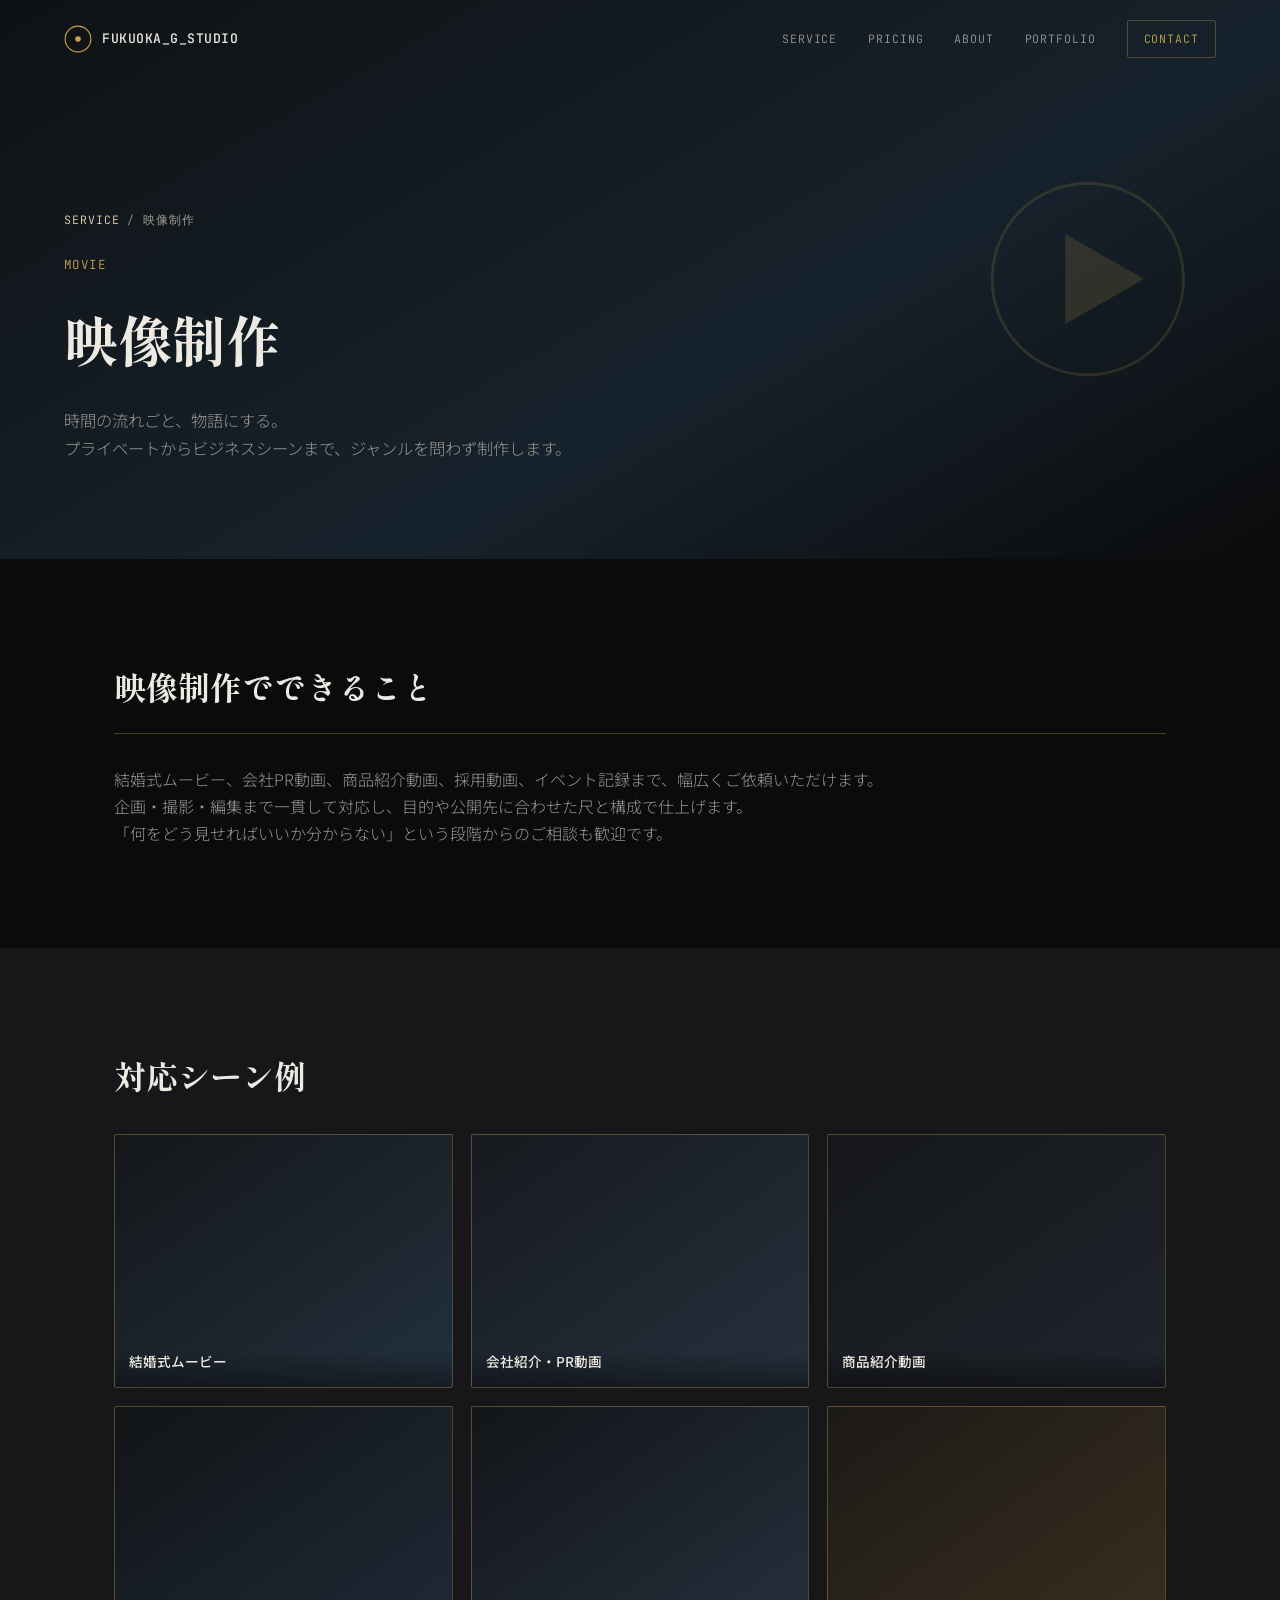
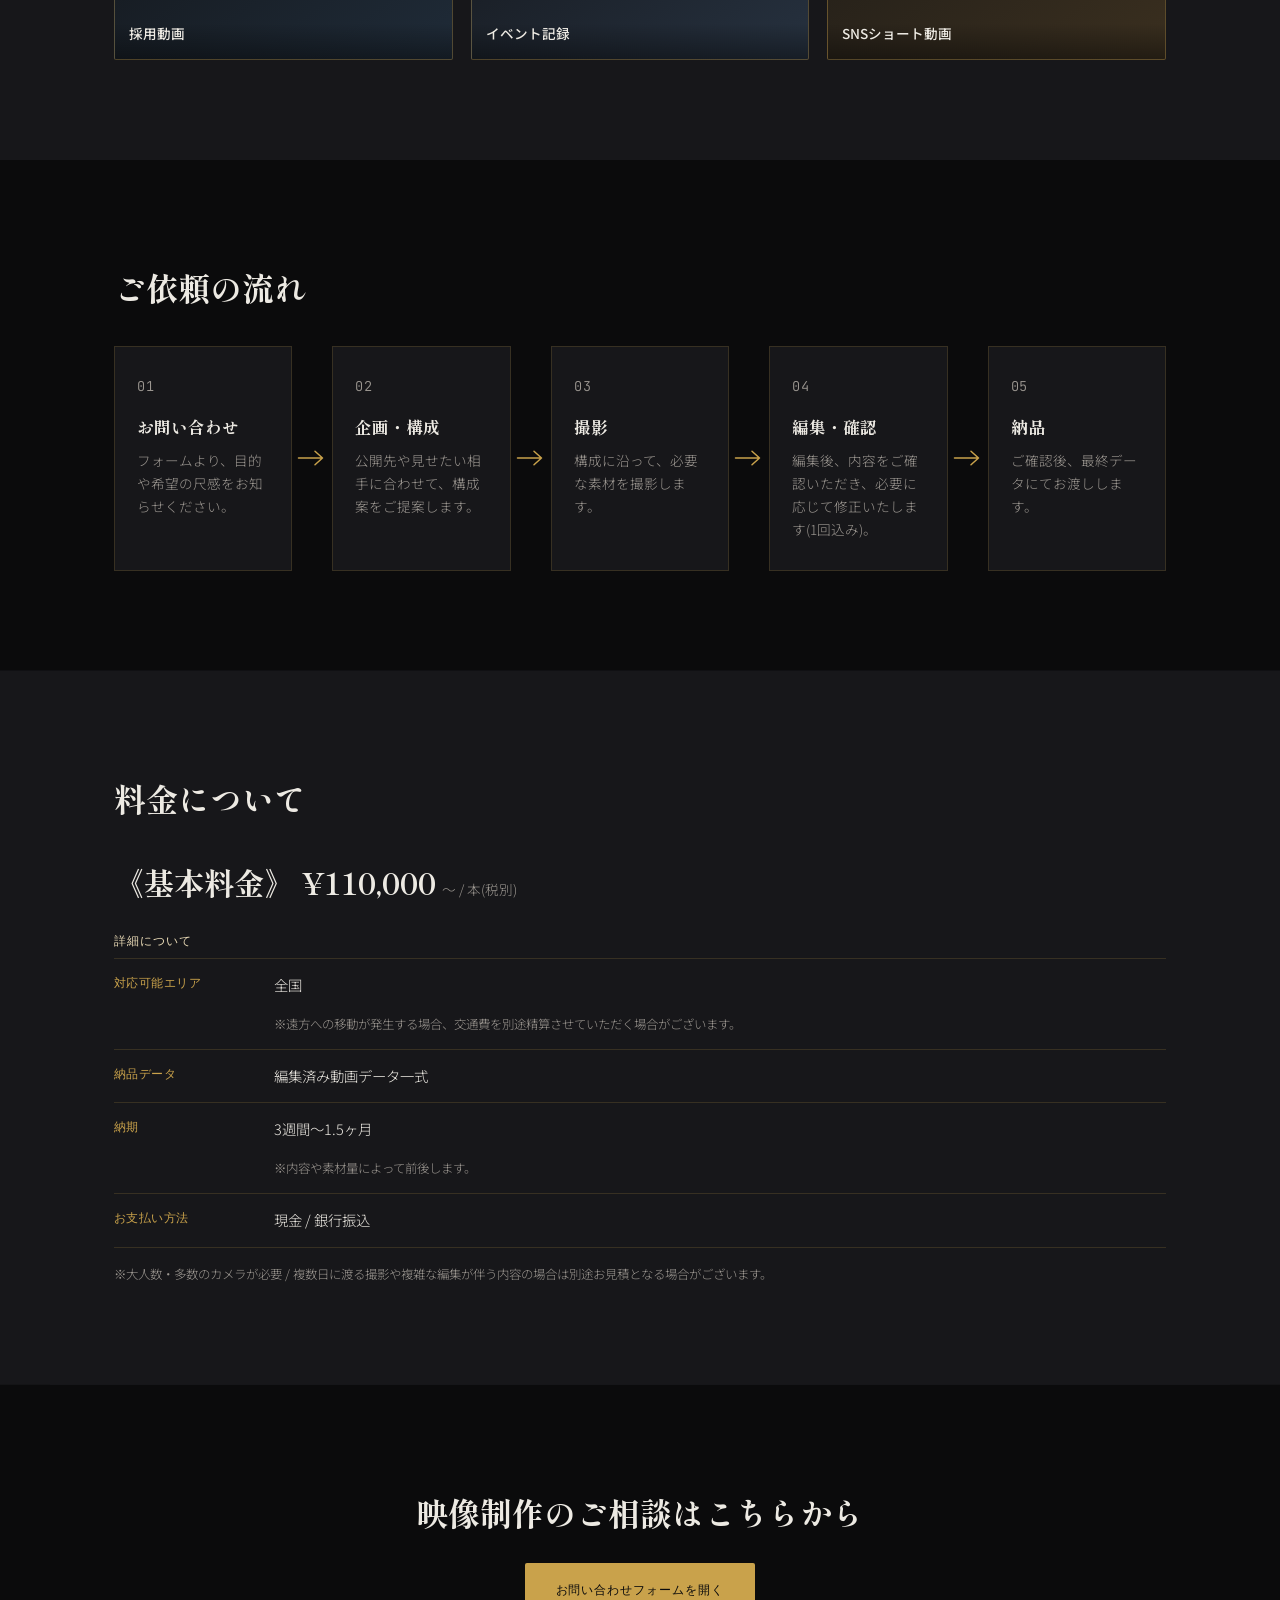
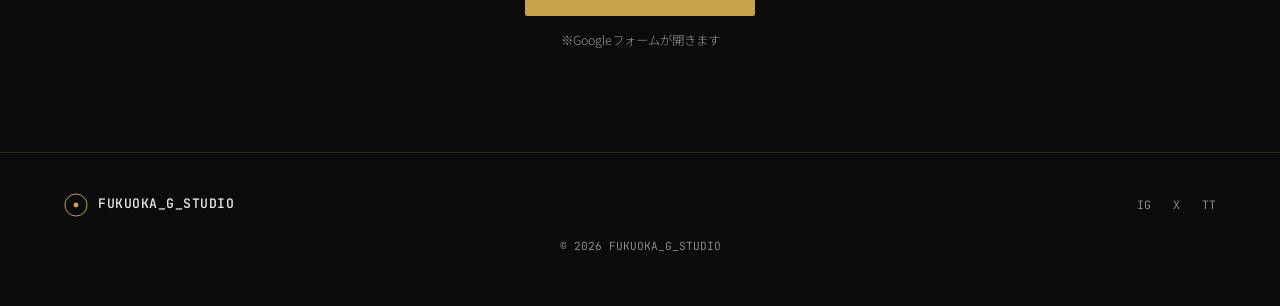
==== service-movie.html @ 3bc0cf06 "Add files via upload レイアウト調整 サービスのサブページ作成" ====
<!DOCTYPE html>
<html lang="ja">
<head>
<meta charset="UTF-8">
<meta name="viewport" content="width=device-width, initial-scale=1.0">
<title>映像制作 | FUKUOKA_G_STUDIO</title>
<meta name="description" content="結婚式ムービー、会社PR動画など、ジャンルを問わずご依頼いただける映像制作サービス。企画・撮影・編集まで一貫して対応します。">
<link rel="preconnect" href="https://fonts.googleapis.com">
<link rel="preconnect" href="https://fonts.gstatic.com" crossorigin>
<link href="https://fonts.googleapis.com/css2?family=Shippori+Mincho:wght@500;700&family=Noto+Sans+JP:wght@300;400;500;700&family=JetBrains+Mono:wght@400;500&display=swap" rel="stylesheet">
<link rel="stylesheet" href="style.css">
</head>
<body>

<!-- ヘッダー -->
<header class="site-header" id="siteHeader">
  <a href="index.html#top" class="brand">
    <svg class="brand-mark" viewBox="0 0 100 100" width="28" height="28" aria-hidden="true">
      <circle cx="50" cy="50" r="46" fill="none" stroke="currentColor" stroke-width="4"/>
      <circle cx="50" cy="50" r="10" fill="currentColor"/>
    </svg>
    <span class="brand-word">FUKUOKA_G_STUDIO</span>
  </a>
  <nav class="site-nav" id="siteNav">
    <a href="index.html#service">SERVICE</a>
    <a href="index.html#pricing">PRICING</a>
    <a href="index.html#about">ABOUT</a>
    <a href="index.html#works">PORTFOLIO</a>
    <a href="index.html#contact" class="nav-cta">CONTACT</a>
  </nav>
  <button class="nav-toggle" id="navToggle" aria-label="メニューを開く" aria-expanded="false">
    <span></span><span></span><span></span>
  </button>
</header>

<!-- DETAIL HERO -->
<section class="detail-hero dh-video">
  <svg class="detail-hero-icon" viewBox="0 0 100 100" aria-hidden="true">
    <circle cx="50" cy="50" r="34" fill="none" stroke="currentColor" stroke-width="1"/>
    <path d="M42 34 L70 50 L42 66 Z" fill="currentColor"/>
  </svg>
  <div class="detail-hero-content">
    <p class="detail-breadcrumb"><a href="index.html#service">SERVICE</a> / 映像制作</p>
    <p class="detail-label">MOVIE</p>
    <h1 class="detail-title">映像制作</h1>
    <p class="detail-tagline">時間の流れごと、物語にする。<br>プライベートからビジネスシーンまで、ジャンルを問わず制作します。</p>
  </div>
</section>

<!-- INTRO -->
<section class="detail-section">
  <h2 class="detail-section-title detail-heading-rule">映像制作でできること</h2>
  <p class="detail-intro">
    結婚式ムービー、会社PR動画、商品紹介動画、採用動画、イベント記録まで、幅広くご依頼いただけます。<br class="br-desktop">企画・撮影・編集まで一貫して対応し、目的や公開先に合わせた尺と構成で仕上げます。<br class="br-desktop">「何をどう見せればいいか分からない」という段階からのご相談も歓迎です。
  </p>
</section>

<!-- 対応シーン例 -->
<section class="detail-section detail-section-alt">
  <h2 class="detail-section-title">対応シーン例</h2>
  <div class="scene-grid">
    <figure class="scene-frame wc-4"><figcaption>結婚式ムービー</figcaption></figure>
    <figure class="scene-frame wc-5"><figcaption>会社紹介・PR動画</figcaption></figure>
    <figure class="scene-frame wc-6"><figcaption>商品紹介動画</figcaption></figure>
    <figure class="scene-frame wc-9"><figcaption>採用動画</figcaption></figure>
    <figure class="scene-frame wc-10"><figcaption>イベント記録</figcaption></figure>
    <figure class="scene-frame wc-1"><figcaption>SNSショート動画</figcaption></figure>
  </div>
</section>

<!-- ご依頼の流れ -->
<section class="detail-section">
  <h2 class="detail-section-title">ご依頼の流れ</h2>
  <div class="process-flow">
    <div class="process-step">
      <p class="process-step-num">01</p>
      <h4>お問い合わせ</h4>
      <p>フォームより、目的や希望の尺感をお知らせください。</p>
    </div>
    <div class="process-arrow" aria-hidden="true">
      <svg viewBox="0 0 40 24"><path d="M2 12 H34 M24 3 L34 12 L24 21" fill="none" stroke="currentColor" stroke-width="2" stroke-linecap="round" stroke-linejoin="round"/></svg>
    </div>
    <div class="process-step">
      <p class="process-step-num">02</p>
      <h4>企画・構成</h4>
      <p>公開先や見せたい相手に合わせて、構成案をご提案します。</p>
    </div>
    <div class="process-arrow" aria-hidden="true">
      <svg viewBox="0 0 40 24"><path d="M2 12 H34 M24 3 L34 12 L24 21" fill="none" stroke="currentColor" stroke-width="2" stroke-linecap="round" stroke-linejoin="round"/></svg>
    </div>
    <div class="process-step">
      <p class="process-step-num">03</p>
      <h4>撮影</h4>
      <p>構成に沿って、必要な素材を撮影します。</p>
    </div>
    <div class="process-arrow" aria-hidden="true">
      <svg viewBox="0 0 40 24"><path d="M2 12 H34 M24 3 L34 12 L24 21" fill="none" stroke="currentColor" stroke-width="2" stroke-linecap="round" stroke-linejoin="round"/></svg>
    </div>
    <div class="process-step">
      <p class="process-step-num">04</p>
      <h4>編集・確認</h4>
      <p>編集後、内容をご確認いただき、必要に応じて修正いたします(1回込み)。</p>
    </div>
    <div class="process-arrow" aria-hidden="true">
      <svg viewBox="0 0 40 24"><path d="M2 12 H34 M24 3 L34 12 L24 21" fill="none" stroke="currentColor" stroke-width="2" stroke-linecap="round" stroke-linejoin="round"/></svg>
    </div>
    <div class="process-step">
      <p class="process-step-num">05</p>
      <h4>納品</h4>
      <p>ご確認後、最終データにてお渡しします。</p>
    </div>
  </div>
</section>

<!-- 料金について -->
<section class="detail-section detail-section-alt">
  <h2 class="detail-section-title">料金について</h2>
  <div class="price-spec">
    <p class="price-spec-value">《基本料金》 ¥110,000<span>〜 / 本(税別)</span></p>
    <p class="price-spec-subhead">詳細について</p>
    <div class="price-spec-row">
      <p class="price-spec-label">対応可能エリア</p>
      <div class="price-spec-content">
        <p class="price-spec-desc">全国</p>
        <p class="price-spec-note">※遠方への移動が発生する場合、交通費を別途精算させていただく場合がございます。</p>
      </div>
    </div>
    <div class="price-spec-row">
      <p class="price-spec-label">納品データ</p>
      <p class="price-spec-desc">編集済み動画データ一式</p>
    </div>
    <div class="price-spec-row">
      <p class="price-spec-label">納期</p>
      <div class="price-spec-content">
        <p class="price-spec-desc">3週間〜1.5ヶ月</p>
        <p class="price-spec-note">※内容や素材量によって前後します。</p>
      </div>
    </div>
    <div class="price-spec-row price-spec-row-last">
      <p class="price-spec-label">お支払い方法</p>
      <p class="price-spec-desc">現金 / 銀行振込</p>
    </div>
    <p class="price-spec-note">※大人数・多数のカメラが必要 / 複数日に渡る撮影や複雑な編集が伴う内容の場合は別途お見積となる場合がございます。</p>
  </div>
</section>

<!-- CTA -->
<section class="detail-cta">
  <h2>映像制作のご相談はこちらから</h2>
  <a href="https://forms.gle/hdeJVt8TMGBcTnFb8" target="_blank" rel="noopener" class="btn btn-primary">
    お問い合わせフォームを開く
  </a>
  <p class="contact-note">※Googleフォームが開きます</p>
</section>

<!-- FOOTER -->
<footer class="site-footer">
  <a href="index.html#top" class="brand brand-footer">
    <svg class="brand-mark" viewBox="0 0 100 100" width="24" height="24" aria-hidden="true">
      <circle cx="50" cy="50" r="46" fill="none" stroke="currentColor" stroke-width="4"/>
      <circle cx="50" cy="50" r="10" fill="currentColor"/>
    </svg>
    <span class="brand-word">FUKUOKA_G_STUDIO</span>
  </a>
  <div class="footer-social">
    <a href="#" aria-label="Instagram">IG</a>
    <a href="#" aria-label="X">X</a>
    <a href="#" aria-label="TikTok">TT</a>
  </div>
  <p class="footer-copy">© 2026 FUKUOKA_G_STUDIO</p>
</footer>

<script src="script.js"></script>
</body>
</html>
---- style.css ----
/* ==========================================================================
   FUKUOKA_G_STUDIO — design tokens
   ========================================================================== */
:root{
  --bg: #0B0B0C;
  --bg-elevated: #17171A;
  --bg-elevated-2: #1D1D21;
  --gold: #C9A24B;
  --gold-soft: #E8D9B5;
  --ink: #EDEAE3;
  --ink-dim: #9C9791;
  --line: rgba(201,162,75,0.18);
  --line-strong: rgba(201,162,75,0.32);

  --font-display: 'Shippori Mincho', serif;
  --font-body: 'Noto Sans JP', sans-serif;
  --font-mono: 'JetBrains Mono', monospace;

  --wrap: 1180px;
  --pad: clamp(20px, 5vw, 64px);
}

*{ box-sizing: border-box; margin:0; padding:0; }

html{ scroll-behavior: smooth; }

@media (prefers-reduced-motion: reduce){
  html{ scroll-behavior: auto; }
  *{ animation-duration: 0.01ms !important; animation-iteration-count: 1 !important; transition-duration: 0.01ms !important; }
}

body{
  background: var(--bg);
  color: var(--ink);
  font-family: var(--font-body);
  line-height: 1.7;
  font-weight: 300;
  -webkit-font-smoothing: antialiased;
  overflow-x: hidden;
}

a{ color: inherit; text-decoration: none; }
ul{ list-style: none; }

:focus-visible{
  outline: 2px solid var(--gold);
  outline-offset: 3px;
}

/* ==========================================================================
   Iris intro (signature shutter-open moment)
   ========================================================================== */
.iris-intro{
  position: fixed;
  inset: 0;
  z-index: 999;
  pointer-events: none;
}
.iris-blade{
  position: absolute;
  background: #000;
  width: 60%;
  height: 60%;
  transform-origin: 0 0;
}
.iris-blade{ animation: blade-open 1.1s cubic-bezier(.7,0,.2,1) forwards; animation-delay: .15s; }
.b1{ top:50%; left:50%; transform: rotate(0deg) translate(0,-100%); clip-path: polygon(0 0, 100% 0, 0 100%); }
.b2{ top:50%; left:50%; transform: rotate(60deg) translate(0,-100%); clip-path: polygon(0 0, 100% 0, 0 100%); }
.b3{ top:50%; left:50%; transform: rotate(120deg) translate(0,-100%); clip-path: polygon(0 0, 100% 0, 0 100%); }
.b4{ top:50%; left:50%; transform: rotate(180deg) translate(0,-100%); clip-path: polygon(0 0, 100% 0, 0 100%); }
.b5{ top:50%; left:50%; transform: rotate(240deg) translate(0,-100%); clip-path: polygon(0 0, 100% 0, 0 100%); }
.b6{ top:50%; left:50%; transform: rotate(300deg) translate(0,-100%); clip-path: polygon(0 0, 100% 0, 0 100%); }

@keyframes blade-open{
  0%{ opacity: 1; }
  70%{ opacity: 1; }
  100%{ opacity: 0; transform-origin: 0 0; }
}
.iris-blade.b1{ animation-name: open-b1; }
.iris-blade.b2{ animation-name: open-b2; }
.iris-blade.b3{ animation-name: open-b3; }
.iris-blade.b4{ animation-name: open-b4; }
.iris-blade.b5{ animation-name: open-b5; }
.iris-blade.b6{ animation-name: open-b6; }

@keyframes open-b1{ 0%{transform: rotate(0deg) translate(0,-100%) scale(1);} 60%{opacity:1;} 100%{ transform: rotate(0deg) translate(0,-100%) scale(1) translateY(-120%); opacity:0; } }
@keyframes open-b2{ 0%{transform: rotate(60deg) translate(0,-100%);} 60%{opacity:1;} 100%{ transform: rotate(60deg) translate(0,-100%) translateY(-120%); opacity:0; } }
@keyframes open-b3{ 0%{transform: rotate(120deg) translate(0,-100%);} 60%{opacity:1;} 100%{ transform: rotate(120deg) translate(0,-100%) translateY(-120%); opacity:0; } }
@keyframes open-b4{ 0%{transform: rotate(180deg) translate(0,-100%);} 60%{opacity:1;} 100%{ transform: rotate(180deg) translate(0,-100%) translateY(-120%); opacity:0; } }
@keyframes open-b5{ 0%{transform: rotate(240deg) translate(0,-100%);} 60%{opacity:1;} 100%{ transform: rotate(240deg) translate(0,-100%) translateY(-120%); opacity:0; } }
@keyframes open-b6{ 0%{transform: rotate(300deg) translate(0,-100%);} 60%{opacity:1;} 100%{ transform: rotate(300deg) translate(0,-100%) translateY(-120%); opacity:0; } }

.iris-logo{
  position:absolute; top:50%; left:50%;
  transform: translate(-50%,-50%) scale(1);
  animation: logo-fade 1.3s ease forwards;
}
@keyframes logo-fade{
  0%{ opacity:0; transform: translate(-50%,-50%) scale(.7); }
  30%{ opacity:1; transform: translate(-50%,-50%) scale(1); }
  75%{ opacity:1; }
  100%{ opacity:0; transform: translate(-50%,-50%) scale(1.3); }
}
.iris-intro{ animation: iris-hide 0s linear 1.3s forwards; }
@keyframes iris-hide{ to{ visibility:hidden; } }

/* ==========================================================================
   Header
   ========================================================================== */
.site-header{
  position: fixed;
  top:0; left:0; right:0;
  z-index: 100;
  display:flex;
  align-items:center;
  justify-content: space-between;
  padding: 20px var(--pad);
  transition: background .4s ease, padding .4s ease, border-color .4s ease;
  border-bottom: 1px solid transparent;
}
.site-header.is-scrolled{
  background: rgba(11,11,12,0.86);
  backdrop-filter: blur(10px);
  border-bottom: 1px solid var(--line);
  padding-top: 14px;
  padding-bottom: 14px;
}
.brand{
  display:flex;
  align-items:center;
  gap:10px;
  color: var(--ink);
}
.brand-mark{ color: var(--gold); flex-shrink:0; }
.brand-word{
  font-family: var(--font-mono);
  letter-spacing: 0.04em;
  font-size: 0.82rem;
  font-weight: 500;
}
.site-nav{
  display:flex;
  align-items:center;
  gap: clamp(18px, 2.4vw, 34px);
  font-family: var(--font-mono);
  font-size: 0.72rem;
  letter-spacing: 0.08em;
}
.site-nav a{
  color: var(--ink-dim);
  transition: color .25s ease;
  position: relative;
}
.site-nav a:hover{ color: var(--gold-soft); }
.site-nav a.nav-cta{
  color: var(--gold);
  border: 1px solid var(--line-strong);
  padding: 8px 16px;
  border-radius: 2px;
}
.site-nav a.nav-cta:hover{
  background: var(--gold);
  color: #0B0B0C;
}

.nav-toggle{
  display:none;
  flex-direction:column;
  gap:5px;
  background:none;
  border:none;
  cursor:pointer;
  padding: 8px;
}
.nav-toggle span{
  width: 22px; height:1px; background: var(--ink);
  transition: transform .3s ease, opacity .3s ease;
}

/* ==========================================================================
   Hero
   ========================================================================== */
.hero{
  position: relative;
  min-height: 100svh;
  display:flex;
  flex-direction:column;
  justify-content:center;
  overflow:hidden;
}
.hero-media{
  position:absolute; inset:0; z-index:0;
}
.hero-media video{
  width:100%; height:100%; object-fit:cover; object-position: center center;
  opacity: 0.6;
}
.hero-placeholder{
  position:absolute; inset:0;
  background:
    radial-gradient(120% 90% at 20% 20%, rgba(201,162,75,0.16), transparent 60%),
    radial-gradient(100% 80% at 85% 75%, rgba(60,70,100,0.18), transparent 55%),
    linear-gradient(160deg, #0d0d0f 0%, #08080a 60%, #0b0b0c 100%);
}
.grain{
  position:absolute; inset:-20%;
  background-image: url("data:image/svg+xml,%3Csvg xmlns='http://www.w3.org/2000/svg' width='120' height='120'%3E%3Cfilter id='n'%3E%3CfeTurbulence type='fractalNoise' baseFrequency='0.9' numOctaves='2' stitchTiles='stitch'/%3E%3C/filter%3E%3Crect width='100%25' height='100%25' filter='url(%23n)' opacity='0.05'/%3E%3C/svg%3E");
  opacity: 0.6;
  animation: grain-shift 8s steps(6) infinite;
}
@keyframes grain-shift{
  0%,100%{ transform: translate(0,0); }
  50%{ transform: translate(-2%,1%); }
}
.light-sweep{
  position:absolute;
  top:-10%; left:-30%;
  width: 60%; height: 140%;
  background: linear-gradient(100deg, transparent, rgba(201,162,75,0.07) 45%, transparent 60%);
  animation: sweep 14s ease-in-out infinite;
  filter: blur(6px);
}
@keyframes sweep{
  0%{ transform: translateX(0); }
  50%{ transform: translateX(160%); }
  100%{ transform: translateX(0); }
}
.hero-scrim{
  position:absolute; inset:0;
  background: linear-gradient(180deg, rgba(0,0,0,0.48) 0%, rgba(0,0,0,0.34) 40%, rgba(11,11,12,0.88) 100%);
}

.hero-content{
  position: relative;
  z-index: 2;
  padding: 0 var(--pad);
  max-width: 780px;
}
.eyebrow{
  font-family: var(--font-mono);
  font-size: 0.72rem;
  letter-spacing: 0.14em;
  color: var(--gold-soft);
  display:flex;
  align-items:center;
  gap:8px;
  margin-bottom: 20px;
}
.eyebrow-mark{ color: var(--gold); font-size: 0.6rem; }

.hero-title{
  font-family: var(--font-display);
  font-weight: 700;
  font-size: clamp(2.6rem, 8vw, 5.6rem);
  line-height: 1.05;
  letter-spacing: 0.01em;
  color: var(--ink);
  margin-bottom: 26px;
  white-space: nowrap;
}
.hero-copy{
  font-size: clamp(0.95rem, 1.6vw, 1.15rem);
  color: var(--ink-dim);
  max-width: none;
  margin-bottom: 40px;
  white-space: nowrap;
}
.hero-actions{ display:flex; gap:16px; flex-wrap:wrap; }

.btn{
  display:inline-flex;
  align-items:center;
  justify-content:center;
  padding: 15px 30px;
  font-family: var(--font-mono);
  font-size: 0.78rem;
  letter-spacing: 0.08em;
  border-radius: 2px;
  transition: all .28s ease;
  border: 1px solid transparent;
  cursor:pointer;
}
.btn-primary{
  background: var(--gold);
  color: #0B0B0C;
}
.btn-primary:hover{ background: var(--gold-soft); transform: translateY(-1px); }
.btn-ghost{
  border-color: var(--line-strong);
  color: var(--ink);
}
.btn-ghost:hover{ border-color: var(--gold); color: var(--gold-soft); }
.btn-block{ width:100%; margin-top: 8px; }

.scroll-cue{
  position:absolute;
  bottom: 34px; left: var(--pad);
  z-index:2;
  display:flex; align-items:center; gap:12px;
  font-family: var(--font-mono);
  font-size: 0.65rem;
  letter-spacing: 0.16em;
  color: var(--ink-dim);
}
.scroll-line{
  width:1px; height:34px;
  background: linear-gradient(var(--gold), transparent);
  animation: scroll-pulse 2.2s ease-in-out infinite;
}
@keyframes scroll-pulse{
  0%,100%{ opacity:.3; }
  50%{ opacity:1; }
}

/* ==========================================================================
   Sections (shared)
   ========================================================================== */
.section{
  padding: clamp(80px, 12vw, 140px) var(--pad);
  max-width: var(--wrap);
  margin: 0 auto;
}
.section-alt{
  background: var(--bg-elevated);
  box-shadow: 0 0 0 100vmax var(--bg-elevated);
  clip-path: inset(0 -100vmax);
}

.section-head{ max-width: 640px; margin-bottom: clamp(40px, 6vw, 72px); }
.section-title{
  font-family: var(--font-display);
  font-weight: 700;
  font-size: clamp(1.8rem, 4vw, 2.6rem);
  margin: 6px 0 14px;
}
#aboutTitle{
  white-space: nowrap;
}
.section-lead{ color: var(--ink-dim); font-size: 0.98rem; }
#serviceLead{ white-space: nowrap; }

/* ==========================================================================
   Service
   ========================================================================== */
.service-panel{
  border: 1px solid var(--line-strong);
  background: var(--bg-elevated);
  padding: clamp(28px, 4vw, 56px);
}
.service-list{
  display:flex;
  flex-direction:column;
}
.service-row{
  display:grid;
  grid-template-columns: 1fr 1fr;
  gap: clamp(32px, 5vw, 72px);
  align-items:center;
  padding: clamp(28px, 4vw, 48px) 0;
  border-bottom: 1px solid var(--line);
}
.service-row:first-child{ padding-top: 0; }
.service-row:last-child{ padding-bottom: 0; border-bottom: none; }
.service-row.reverse .service-visual{ order:2; }
.service-row.reverse .service-copy{ order:1; }

.service-visual{
  position:relative;
  aspect-ratio: 4/3;
  border: 1px solid var(--line-strong);
  overflow:hidden;
  display:flex;
  align-items:center;
  justify-content:center;
  color: var(--gold-soft);
}
.sv-photo{ background: linear-gradient(150deg, #1c1a17 0%, #3a2f1f 55%, #17171a 100%); }
.sv-video{ background: linear-gradient(150deg, #14171a 0%, #22303d 55%, #0f1113 100%); }
.sv-sns{ background: linear-gradient(150deg, #1a1715 0%, #33291a 55%, #141312 100%); }

.service-visual-icon{
  width: 34%;
  max-width: 120px;
  opacity: 0.85;
}
.service-visual-tag{
  position:absolute;
  bottom: 18px; left: 20px;
  font-family: var(--font-mono);
  font-size: 0.7rem;
  letter-spacing: 0.1em;
  color: var(--gold);
}

.service-index{
  font-family: var(--font-mono);
  font-size: 0.72rem;
  letter-spacing: 0.08em;
  color: var(--ink-dim);
  margin-bottom: 8px;
}
.service-copy .service-label{
  font-family: var(--font-mono);
  color: var(--gold);
  font-size: 0.72rem;
  letter-spacing: 0.1em;
  margin-bottom: 16px;
}
.service-copy h3{
  font-family: var(--font-display);
  font-size: clamp(1.5rem, 2.4vw, 1.9rem);
  font-weight: 700;
  margin-bottom: 16px;
  line-height: 1.35;
}
.service-desc{ color: var(--ink-dim); font-size: 0.95rem; max-width: 46ch; }
.service-more{
  display:inline-flex;
  align-items:center;
  gap: 8px;
  margin-top: 20px;
  font-family: var(--font-mono);
  font-size: 0.78rem;
  letter-spacing: 0.06em;
  color: var(--gold-soft);
  transition: gap .25s ease, color .25s ease;
}
.service-more span{ transition: transform .25s ease; }
.service-more:hover{ color: var(--gold); gap: 12px; }

/* ==========================================================================
   Works
   ========================================================================== */
.works-group{ margin-bottom: clamp(40px, 6vw, 64px); }
.works-group:last-child{ margin-bottom: 0; }
.works-group-label{
  font-family: var(--font-mono);
  font-size: 0.72rem;
  letter-spacing: 0.14em;
  color: var(--gold);
  margin-bottom: 18px;
  padding-bottom: 12px;
  border-bottom: 1px solid var(--line);
}
.works-grid{
  display:flex;
  gap: 18px;
  overflow-x: auto;
  scroll-snap-type: x mandatory;
  padding-bottom: 6px;
  -webkit-overflow-scrolling: touch;
  mask-image: linear-gradient(90deg, transparent, #000 28px, #000 calc(100% - 28px), transparent);
  -webkit-mask-image: linear-gradient(90deg, transparent, #000 28px, #000 calc(100% - 28px), transparent);
}
.works-grid.at-start{
  mask-image: linear-gradient(90deg, #000, #000 calc(100% - 28px), transparent);
  -webkit-mask-image: linear-gradient(90deg, #000, #000 calc(100% - 28px), transparent);
}
.works-grid.at-end{
  mask-image: linear-gradient(90deg, transparent, #000 28px, #000);
  -webkit-mask-image: linear-gradient(90deg, transparent, #000 28px, #000);
}
.works-grid.at-start.at-end{
  mask-image: none;
  -webkit-mask-image: none;
}
.works-grid::-webkit-scrollbar{ height: 4px; }
.works-grid::-webkit-scrollbar-track{ background: transparent; }
.works-grid::-webkit-scrollbar-thumb{ background: var(--line-strong); border-radius: 2px; }
.works-grid{ scrollbar-color: var(--line-strong) transparent; scrollbar-width: thin; }

.work-card{
  position:relative;
  flex: 0 0 clamp(200px, 22vw, 260px);
  aspect-ratio: 4/5;
  border-radius: 2px;
  overflow:hidden;
  border: 1px solid var(--line);
  display:flex;
  align-items:flex-end;
  transition: border-color .25s ease;
  scroll-snap-align: start;
}
.work-card:hover{ border-color: var(--line-strong); }
.wc-1{ background: linear-gradient(145deg,#1c1a17,#3a2f1f); }
.wc-2{ background: linear-gradient(145deg,#1a1715,#332a1a); }
.wc-3{ background: linear-gradient(145deg,#171512,#2c2419); }
.wc-4{ background: linear-gradient(145deg,#14171a,#22303d); }
.wc-5{ background: linear-gradient(145deg,#171a1f,#25303d); }
.wc-6{ background: linear-gradient(145deg,#15171a,#20242c); }
.wc-7{ background: linear-gradient(145deg,#1a1614,#3d2a1c); }
.wc-8{ background: linear-gradient(145deg,#16140f,#332c17); }
.wc-9{ background: linear-gradient(145deg,#121417,#1f2b38); }
.wc-10{ background: linear-gradient(145deg,#131519,#26313f); }

.work-play{
  position:absolute;
  top:50%; left:50%;
  transform: translate(-50%,-50%);
  width: 30%;
  max-width: 64px;
  color: var(--gold-soft);
  opacity: 0.85;
}

.work-card figcaption{
  position:relative;
  width:100%;
  padding: 16px;
  font-family: var(--font-body);
  font-size: 0.92rem;
  color: var(--ink);
  font-weight: 500;
  background: linear-gradient(0deg, rgba(0,0,0,0.35), transparent 70%);
}

/* ==========================================================================
   Pricing
   ========================================================================== */
.pricing-grid{
  display:grid;
  grid-template-columns: repeat(3, 1fr);
  gap: 22px;
}
.price-card{
  position:relative;
  background: var(--bg-elevated);
  border: 1px solid var(--line);
  padding: 38px 30px;
  display:flex;
  flex-direction:column;
}
.price-featured{
  border-color: var(--line-strong);
  background: var(--bg-elevated-2);
}
.price-tag{
  position:absolute; top:-1px; right: -1px;
  background: var(--gold);
  color:#0B0B0C;
  font-family: var(--font-mono);
  font-size: 0.62rem;
  padding: 5px 12px;
  letter-spacing: 0.06em;
}
.price-name{
  font-family: var(--font-mono);
  color: var(--gold-soft);
  font-size: 0.78rem;
  letter-spacing: 0.1em;
  margin-bottom: 14px;
}
.price-value{
  font-family: var(--font-display);
  font-size: 2rem;
  font-weight: 700;
  margin-bottom: 24px;
}
.price-value span{
  font-family: var(--font-body);
  font-size: 0.85rem;
  color: var(--ink-dim);
  font-weight: 300;
  margin-left: 4px;
}
.price-list{ flex:1; margin-bottom: 26px; }
.price-list li{
  font-size: 0.88rem;
  color: var(--ink-dim);
  padding: 9px 0;
  border-top: 1px solid var(--line);
}
.price-list li:first-child{ border-top: none; }
.price-list-label{
  display:block;
  font-family: var(--font-mono);
  font-size: 0.7rem;
  letter-spacing: 0.06em;
  color: var(--gold);
  margin-bottom: 4px;
}
.price-card-solo{ max-width: 420px; background: var(--bg); }

.price-spec{ max-width: none; }
.price-spec-value{
  font-family: var(--font-display);
  font-weight: 700;
  font-size: 1.9rem;
  margin-bottom: 22px;
}
.price-spec-value span{
  font-family: var(--font-body);
  font-size: 0.85rem;
  color: var(--ink-dim);
  font-weight: 300;
  margin-left: 6px;
}
.price-spec-subhead{
  font-family: var(--font-mono);
  font-size: 0.72rem;
  letter-spacing: 0.08em;
  color: var(--gold-soft);
  margin-bottom: 8px;
}
.price-spec-row{
  display:flex;
  gap: 20px;
  padding: 14px 0;
  border-top: 1px solid var(--line);
}
.price-spec-row-last{ border-bottom: 1px solid var(--line); }
.price-spec-label{
  width: 140px;
  flex-shrink: 0;
  font-family: var(--font-mono);
  font-size: 0.74rem;
  color: var(--gold);
  letter-spacing: 0.04em;
}
.price-spec-content{ min-width: 0; }
.price-spec-desc{ font-size: 0.9rem; color: var(--ink); }
.price-spec-note{
  font-size: 0.78rem;
  color: var(--ink-dim);
  margin-top: 16px;
}

/* ==========================================================================
   About
   ========================================================================== */
.about-grid{
  display:grid;
  grid-template-columns: minmax(0, 0.9fr) minmax(0, 1.1fr);
  gap: clamp(30px, 6vw, 80px);
  align-items:center;
}
.about-visual{ position:relative; aspect-ratio: 4/5; min-width: 0; }
.about-text{ min-width: 0; }
.about-frame{
  position:absolute; inset:0;
  background: linear-gradient(155deg,#141416,#232019 55%, #17171a);
  border: 1px solid var(--line-strong);
}
.about-frame::before{
  content:"";
  position:absolute; inset: 18px;
  border: 1px solid var(--line);
}
.about-copy{ color: var(--ink-dim); margin: 20px 0 32px; font-size: 0.98rem; }
.about-meta{ display:flex; flex-direction:column; gap: 14px; }
.about-meta > div{
  display:flex;
  gap: 20px;
  padding-bottom: 14px;
  border-bottom: 1px solid var(--line);
  font-size: 0.9rem;
}
.about-meta dt{
  font-family: var(--font-mono);
  color: var(--gold);
  min-width: 110px;
  font-size: 0.74rem;
  letter-spacing: 0.05em;
}
.about-meta dd{ color: var(--ink-dim); }

/* ==========================================================================
   Contact
   ========================================================================== */
.contact-cta{ display:flex; flex-direction:column; align-items:flex-start; gap:14px; }
.contact-note{
  font-size: 0.78rem;
  color: var(--ink-dim);
}

/* ==========================================================================
   Footer
   ========================================================================== */
.site-footer{
  padding: 40px var(--pad) 50px;
  display:flex;
  align-items:center;
  justify-content:space-between;
  flex-wrap:wrap;
  gap: 20px;
  border-top: 1px solid var(--line);
}
.footer-social{ display:flex; gap: 22px; font-family: var(--font-mono); font-size: 0.72rem; color: var(--ink-dim); }
.footer-social a:hover{ color: var(--gold-soft); }
.footer-copy{ font-family: var(--font-mono); font-size: 0.7rem; color: var(--ink-dim); width:100%; text-align:center; order:3; }

/* ==========================================================================
   Scroll reveal
   ========================================================================== */
.reveal{ opacity:0; transform: translateY(18px); transition: opacity .7s ease, transform .7s ease; }
.reveal.is-visible{ opacity:1; transform: translateY(0); }

/* ==========================================================================
   Responsive
   ========================================================================== */
@media (max-width: 880px){
  .service-row{ grid-template-columns: 1fr; }
  .service-row.reverse .service-visual,
  .service-row.reverse .service-copy{ order: initial; }
  .pricing-grid{ grid-template-columns: 1fr; }
  .about-grid{ grid-template-columns: minmax(0, 1fr); }
  .about-visual{ aspect-ratio: 16/9; }
}

@media (max-width: 720px){
  #serviceLead{ white-space: normal; }
  .site-nav{
    position: fixed;
    top: 64px; right: 0;
    width: min(78vw, 320px);
    height: calc(100svh - 64px);
    background: rgba(11,11,12,0.98);
    border-left: 1px solid var(--line);
    flex-direction:column;
    align-items:flex-start;
    padding: 40px 28px;
    gap: 26px;
    font-size: 0.85rem;
    transform: translateX(100%);
    transition: transform .35s ease;
  }
  .site-nav.is-open{ transform: translateX(0); }
  .nav-toggle{ display:flex; }
  .nav-toggle.is-active span:nth-child(1){ transform: translateY(6px) rotate(45deg); }
  .nav-toggle.is-active span:nth-child(2){ opacity:0; }
  .nav-toggle.is-active span:nth-child(3){ transform: translateY(-6px) rotate(-45deg); }

  .hero-title{
    white-space: nowrap;
    font-size: clamp(1.6rem, 9.5vw, 3rem);
  }
  .hero-copy{
    white-space: normal;
    font-size: clamp(0.92rem, 4vw, 1.05rem);
  }
  .hero-media video{
    object-fit: contain;
    object-position: center top;
  }

  .br-mobile{ display:block; }
  .hero-actions{ flex-direction:column; align-items:stretch; }
}

@media (min-width: 721px){
  .br-mobile{ display:none; }
}
.br-desktop{ display:none; }
@media (min-width: 721px){
  .br-desktop{ display:block; }
}

/* ==========================================================================
   Service detail pages
   ========================================================================== */
.detail-hero{
  position:relative;
  padding: clamp(150px, 18vw, 210px) var(--pad) clamp(64px, 8vw, 96px);
  overflow:hidden;
}
.detail-hero.dh-photo{ background: linear-gradient(150deg, #14120f 0%, #241d12 60%, #0b0b0c 100%); }
.detail-hero.dh-video{ background: linear-gradient(150deg, #0f1214 0%, #16222c 60%, #0b0b0c 100%); }
.detail-hero.dh-sns{ background: linear-gradient(150deg, #120f0c 0%, #241b0f 60%, #0b0b0c 100%); }

.detail-hero-icon{
  position:absolute;
  right: clamp(-20px, 4vw, 60px);
  top:50%;
  transform: translateY(-50%);
  width: clamp(160px, 22vw, 320px);
  color: var(--gold);
  opacity: 0.16;
  pointer-events:none;
}
.detail-hero-content{ position:relative; z-index:1; max-width: var(--wrap); margin:0 auto; }
.detail-breadcrumb{
  font-family: var(--font-mono);
  font-size: 0.72rem;
  letter-spacing: 0.08em;
  color: var(--ink-dim);
  margin-bottom: 24px;
}
.detail-breadcrumb a{ color: var(--gold-soft); }
.detail-breadcrumb a:hover{ color: var(--gold); }
.detail-label{
  font-family: var(--font-mono);
  color: var(--gold);
  font-size: 0.78rem;
  letter-spacing: 0.12em;
  margin-bottom: 18px;
}
.detail-title{
  font-family: var(--font-display);
  font-weight: 700;
  font-size: clamp(2.1rem, 5vw, 3.4rem);
  margin-bottom: 22px;
}
.detail-tagline{ color: var(--ink-dim); font-size: 1.02rem; white-space: nowrap; }

.detail-section{
  padding: clamp(64px, 8vw, 100px) var(--pad);
  max-width: var(--wrap);
  margin: 0 auto;
}
.detail-section-alt{
  background: var(--bg-elevated);
  box-shadow: 0 0 0 100vmax var(--bg-elevated);
  clip-path: inset(0 -100vmax);
}
.detail-section-title{
  font-family: var(--font-display);
  font-weight: 700;
  font-size: clamp(1.5rem, 3vw, 2rem);
  margin-bottom: 32px;
}
.detail-heading-rule{
  padding-bottom: 20px;
  border-bottom: 1px solid var(--line-strong);
}
.detail-intro{ color: var(--ink-dim); font-size: 1rem; }

.scene-grid{
  display:grid;
  grid-template-columns: repeat(3, 1fr);
  gap: 18px;
}
.scene-icon-grid{
  display:grid;
  grid-template-columns: repeat(3, 1fr);
  gap: 18px;
}
.scene-icon-card{
  aspect-ratio: 4/3;
  border: 1px solid var(--line-strong);
  border-radius: 2px;
  background: var(--bg);
  display:flex;
  flex-direction:column;
  align-items:center;
  justify-content:center;
  gap: 16px;
  padding: 20px;
  color: var(--gold-soft);
}
.scene-icon-card svg{ width: 48%; max-width: 76px; }
.scene-icon-card p{
  font-size: 0.95rem;
  color: var(--ink);
  font-weight: 500;
  text-align:center;
}
.scene-frame{
  position:relative;
  aspect-ratio: 4/3;
  border: 1px solid var(--line-strong);
  overflow:hidden;
  border-radius: 2px;
  display:flex;
  align-items:flex-end;
}
.scene-frame figcaption{
  position:relative;
  width:100%;
  padding: 14px;
  font-size: 0.85rem;
  color: var(--ink);
  font-weight: 500;
  background: linear-gradient(0deg, rgba(0,0,0,0.4), transparent 70%);
}

.process-flow{
  display:flex;
  align-items:stretch;
  gap: 0;
}
.process-step{
  flex: 1;
  background: var(--bg-elevated);
  border: 1px solid var(--line);
  padding: 28px 22px;
}
.process-step-num{
  font-family: var(--font-mono);
  color: var(--gold);
  font-size: 0.78rem;
  letter-spacing: 0.06em;
  margin-bottom: 14px;
}
.process-step h4{
  font-family: var(--font-display);
  font-size: 1.05rem;
  font-weight: 700;
  margin-bottom: 8px;
}
.process-step p{ color: var(--ink-dim); font-size: 0.85rem; }
.process-arrow{
  flex: 0 0 auto;
  width: 40px;
  display:flex;
  align-items:center;
  justify-content:center;
  color: var(--gold);
}
.process-arrow svg{ width: 30px; height: 18px; }

.detail-price-row{ display:flex; align-items:baseline; gap: 14px; margin-bottom: 28px; flex-wrap:wrap; }
.detail-price-value{
  font-family: var(--font-display);
  font-weight: 700;
  font-size: 2.1rem;
}
.detail-price-note{ color: var(--ink-dim); font-size: 0.88rem; }

.detail-cta{
  text-align:center;
  padding: clamp(64px, 8vw, 100px) var(--pad);
  max-width: var(--wrap);
  margin: 0 auto;
}
.detail-cta h2{
  font-family: var(--font-display);
  font-size: clamp(1.5rem, 3vw, 2rem);
  margin-bottom: 24px;
}
.detail-cta .contact-note{ margin-top: 14px; }

@media (max-width: 880px){
  .scene-grid{ grid-template-columns: repeat(2, 1fr); }
  .scene-icon-grid{ grid-template-columns: repeat(2, 1fr); }
  .process-flow{ flex-direction: column; }
  .process-arrow{ width: auto; height: 30px; }
  .process-arrow svg{ transform: rotate(90deg); }
  .detail-hero-icon{ display:none; }
}
@media (max-width: 560px){
  .detail-tagline{ white-space: normal; }
  .price-spec-row{ flex-direction:column; gap: 6px; }
  .price-spec-label{ width:auto; }
}
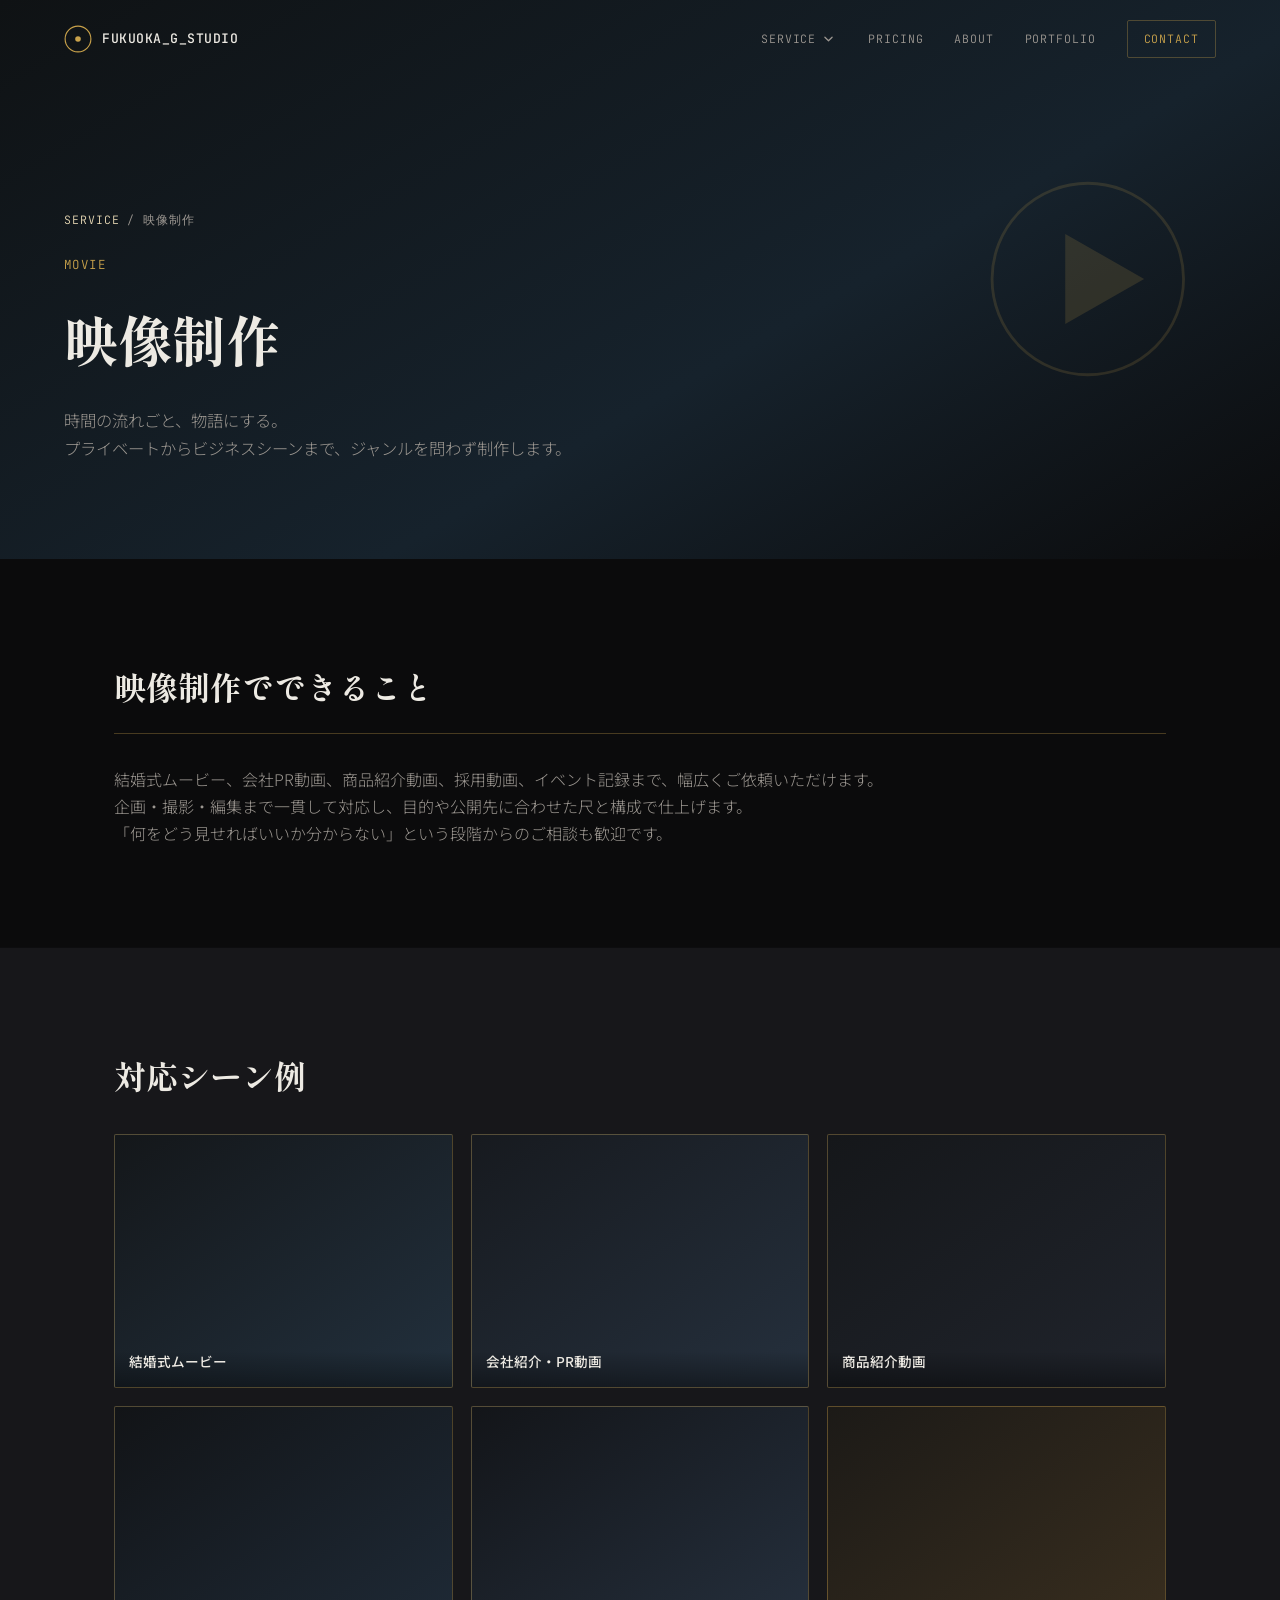
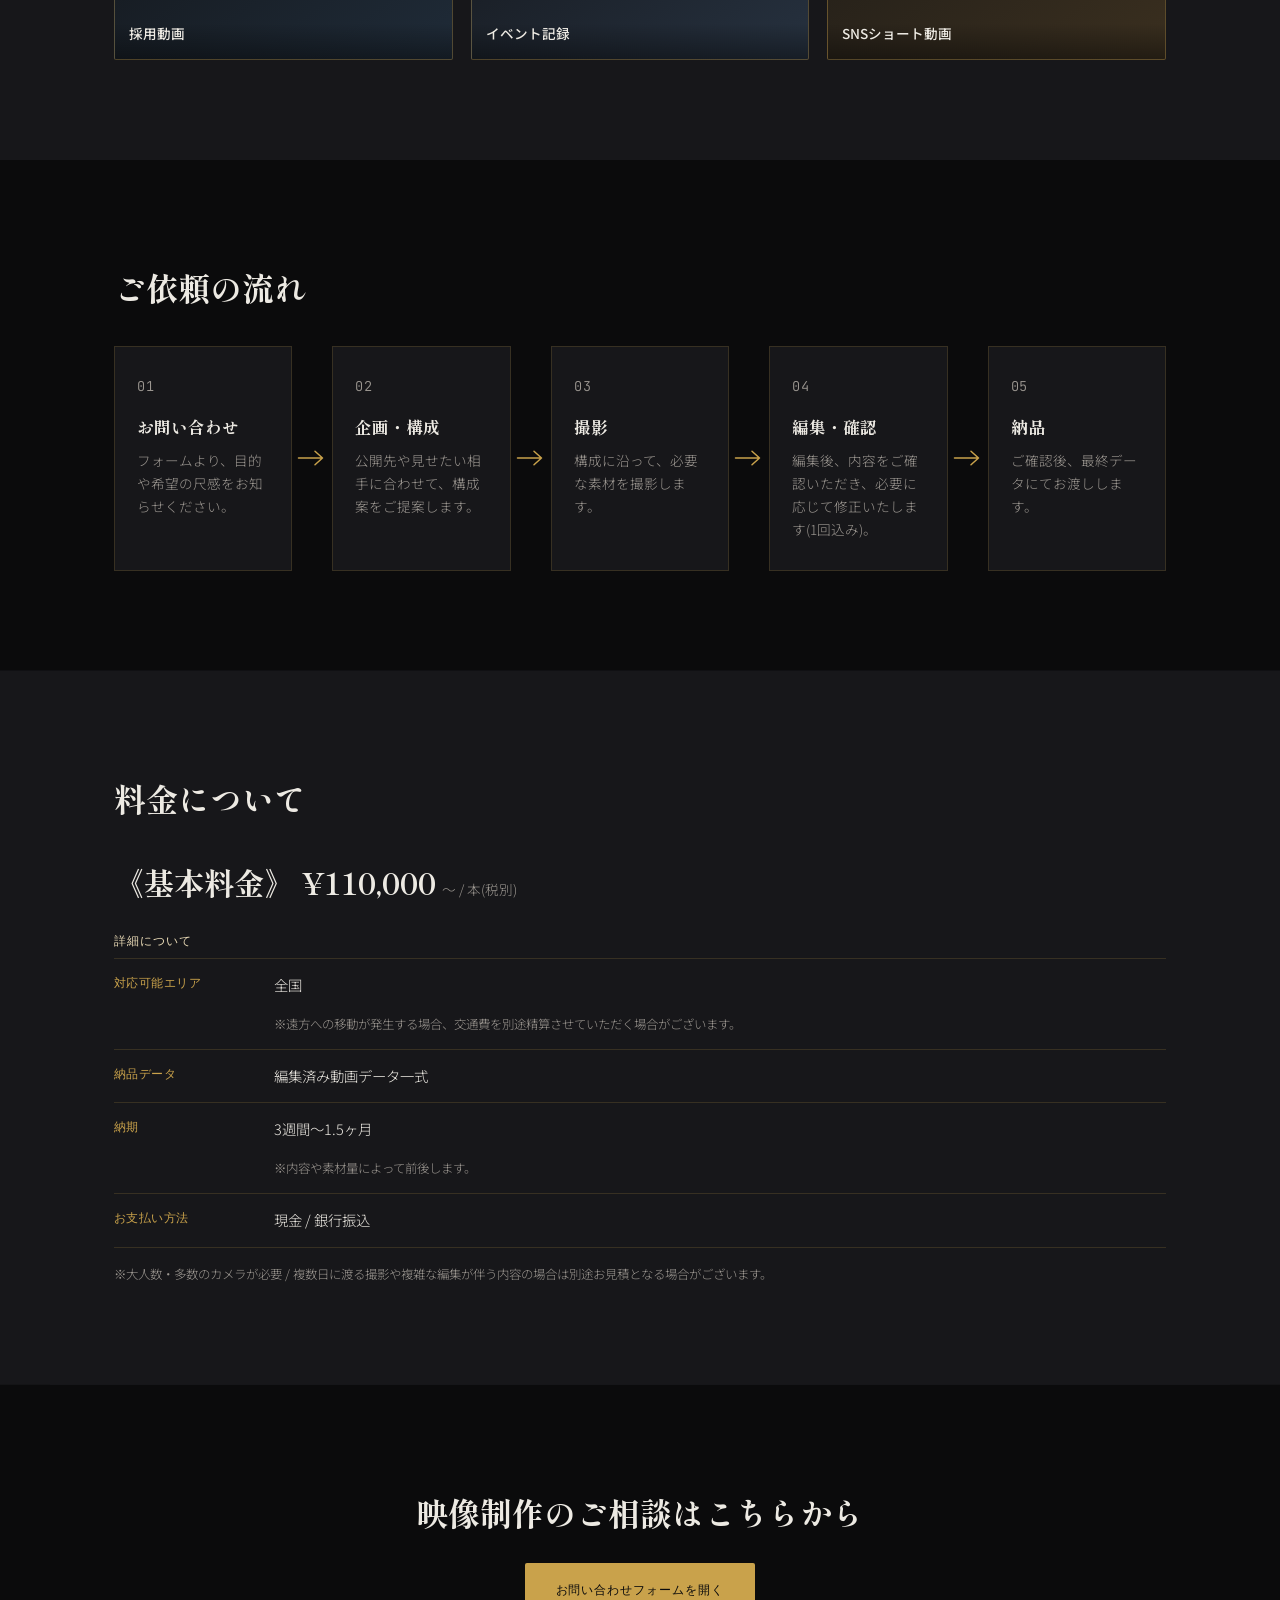
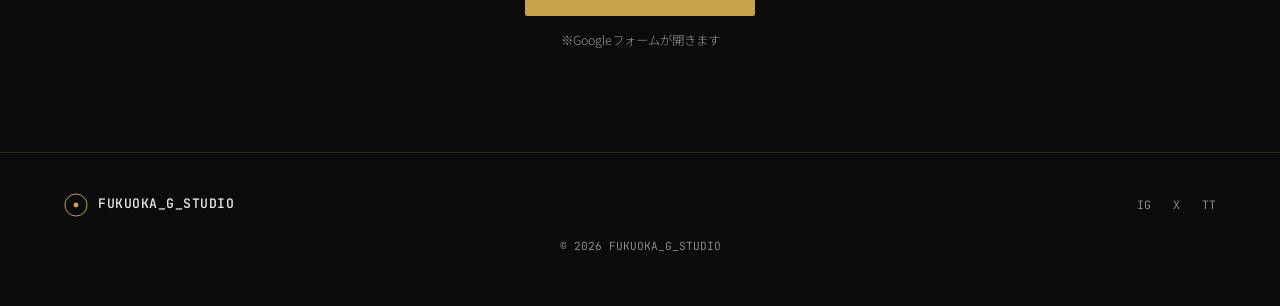
==== commit c9b28a11: "Add files via upload レイアウト調整" ====
--- a/service-movie.html
+++ b/service-movie.html
@@ -22,7 +22,19 @@
     <span class="brand-word">FUKUOKA_G_STUDIO</span>
   </a>
   <nav class="site-nav" id="siteNav">
-    <a href="index.html#service">SERVICE</a>
+    <div class="nav-service-wrap">
+      <div class="nav-service-row">
+        <a href="index.html#service" class="nav-service-link">SERVICE</a>
+        <button class="nav-caret-btn" aria-label="SERVICEのサブメニューを開く" aria-expanded="false">
+          <svg viewBox="0 0 10 6" aria-hidden="true"><path d="M1 1 L5 5 L9 1" fill="none" stroke="currentColor" stroke-width="1.4" stroke-linecap="round" stroke-linejoin="round"/></svg>
+        </button>
+      </div>
+      <div class="nav-dropdown">
+        <a href="service-shutter.html">出張撮影</a>
+        <a href="service-movie.html">映像制作</a>
+        <a href="service-sns.html">SNS運用代行</a>
+      </div>
+    </div>
     <a href="index.html#pricing">PRICING</a>
     <a href="index.html#about">ABOUT</a>
     <a href="index.html#works">PORTFOLIO</a>
--- a/style.css
+++ b/style.css
@@ -161,6 +161,60 @@
 .site-nav a.nav-cta:hover{
   background: var(--gold);
   color: #0B0B0C;
+}
+
+.nav-service-wrap{
+  position: relative;
+}
+.nav-service-row{
+  display:flex;
+  align-items:center;
+  gap: 4px;
+}
+.nav-caret-btn{
+  background:none;
+  border:none;
+  padding: 4px;
+  color: var(--ink-dim);
+  cursor:pointer;
+  display:flex;
+  align-items:center;
+  transition: color .25s ease, transform .25s ease;
+}
+.nav-caret-btn svg{ width: 9px; height: 6px; }
+.nav-service-wrap:hover .nav-caret-btn,
+.nav-caret-btn[aria-expanded="true"]{ color: var(--gold-soft); }
+.nav-caret-btn[aria-expanded="true"] svg{ transform: rotate(180deg); }
+
+.nav-dropdown{
+  position:absolute;
+  top: 100%;
+  left:0;
+  margin-top: 16px;
+  min-width: 180px;
+  background: var(--bg-elevated);
+  border: 1px solid var(--line-strong);
+  opacity:0;
+  visibility:hidden;
+  transform: translateY(-6px);
+  transition: opacity .2s ease, transform .2s ease, visibility .2s ease;
+  z-index: 110;
+}
+.nav-dropdown a{
+  display:block;
+  padding: 13px 18px;
+  font-size: 0.74rem;
+  color: var(--ink-dim);
+  border-bottom: 1px solid var(--line);
+}
+.nav-dropdown a:last-child{ border-bottom:none; }
+.nav-dropdown a:hover{ color: var(--gold-soft); background: var(--bg); }
+
+.nav-service-wrap:hover .nav-dropdown,
+.nav-service-wrap.is-open .nav-dropdown{
+  opacity:1;
+  visibility:visible;
+  transform: translateY(0);
 }
 
 .nav-toggle{
@@ -631,22 +685,74 @@
 .about-grid{
   display:grid;
   grid-template-columns: minmax(0, 0.9fr) minmax(0, 1.1fr);
-  gap: clamp(30px, 6vw, 80px);
-  align-items:center;
-}
-.about-visual{ position:relative; aspect-ratio: 4/5; min-width: 0; }
-.about-text{ min-width: 0; }
-.about-frame{
+  grid-template-areas:
+    "visual heading"
+    "visual body";
+  row-gap: 12px;
+  column-gap: clamp(30px, 6vw, 80px);
+  align-items:center;
+}
+.about-heading{ grid-area: heading; min-width: 0; }
+.about-visual{ grid-area: visual; position:relative; aspect-ratio: 4/3; min-width: 0; overflow:hidden; border: 1px solid var(--line-strong); }
+.about-body{ grid-area: body; min-width: 0; align-self:start; }
+
+.about-grid-profile{
+  grid-template-columns: minmax(0, 0.7fr) minmax(0, 1.3fr);
+  grid-template-areas:
+    "heading heading"
+    "visual body";
+  row-gap: clamp(24px, 4vw, 40px);
+  align-items: stretch;
+  margin-bottom: clamp(24px, 4vw, 40px);
+}
+.about-grid-profile .about-visual{ aspect-ratio: auto; height: 100%; }
+.about-grid-profile .about-photo{ object-position: center 20%; }
+.about-grid-profile .about-body{ align-self: start; }
+.about-photo{
   position:absolute; inset:0;
-  background: linear-gradient(155deg,#141416,#232019 55%, #17171a);
-  border: 1px solid var(--line-strong);
-}
-.about-frame::before{
-  content:"";
+  width:100%; height:100%;
+  object-fit: cover;
+  object-position: center;
+}
+.about-frame-line{
   position:absolute; inset: 18px;
-  border: 1px solid var(--line);
+  border: 1px solid rgba(237,234,227,0.35);
+  pointer-events:none;
 }
 .about-copy{ color: var(--ink-dim); margin: 20px 0 32px; font-size: 0.98rem; }
+
+.profile-role{
+  font-family: var(--font-mono);
+  font-size: 0.72rem;
+  letter-spacing: 0.14em;
+  color: var(--gold);
+  margin-bottom: 10px;
+}
+.profile-name{
+  font-family: var(--font-display);
+  font-weight: 700;
+  font-size: clamp(1.6rem, 2.6vw, 2.1rem);
+  letter-spacing: 0.08em;
+  margin-bottom: 8px;
+}
+.profile-name-en{
+  font-family: var(--font-mono);
+  font-size: 0.78rem;
+  letter-spacing: 0.16em;
+  color: var(--ink-dim);
+  margin-bottom: 22px;
+}
+.profile-meta{
+  font-size: 0.86rem;
+  color: var(--ink-dim);
+  margin-bottom: 22px;
+}
+.profile-divider{
+  width: 36px;
+  height: 1px;
+  background: var(--line-strong);
+  margin-bottom: 26px;
+}
 .about-meta{ display:flex; flex-direction:column; gap: 14px; }
 .about-meta > div{
   display:flex;
@@ -703,12 +809,41 @@
   .service-row.reverse .service-visual,
   .service-row.reverse .service-copy{ order: initial; }
   .pricing-grid{ grid-template-columns: 1fr; }
-  .about-grid{ grid-template-columns: minmax(0, 1fr); }
-  .about-visual{ aspect-ratio: 16/9; }
+  .about-grid{
+    grid-template-columns: minmax(0, 1fr);
+    grid-template-areas:
+      "heading"
+      "visual"
+      "body";
+    row-gap: clamp(20px, 5vw, 32px);
+  }
+  .about-visual{ aspect-ratio: 4/3; }
+  .about-grid-profile{
+    grid-template-areas:
+      "heading"
+      "visual"
+      "body";
+  }
+  .about-grid-profile .about-visual{ aspect-ratio: 3/4; height:auto; }
 }
 
 @media (max-width: 720px){
   #serviceLead{ white-space: normal; }
+  #aboutTagline{
+    white-space: nowrap;
+    font-size: clamp(0.7rem, 3.7vw, 1rem);
+  }
+  .service-copy h3{
+    white-space: nowrap;
+    font-size: clamp(1.15rem, 5.2vw, 1.6rem);
+  }
+  .price-spec-value{
+    white-space: nowrap;
+    font-size: clamp(1.08rem, 4.9vw, 1.35rem);
+  }
+  .price-spec-value span{
+    font-size: clamp(0.62rem, 2.7vw, 0.78rem);
+  }
   .site-nav{
     position: fixed;
     top: 64px; right: 0;
@@ -730,6 +865,31 @@
   .nav-toggle.is-active span:nth-child(2){ opacity:0; }
   .nav-toggle.is-active span:nth-child(3){ transform: translateY(-6px) rotate(-45deg); }
 
+  .nav-service-wrap{ width:100%; }
+  .nav-dropdown{
+    position: static;
+    margin-top: 14px;
+    margin-left: 14px;
+    background:none;
+    border:none;
+    opacity:1;
+    visibility:visible;
+    transform:none;
+    max-height:0;
+    overflow:hidden;
+    transition: max-height .3s ease;
+  }
+  .nav-service-wrap.is-open .nav-dropdown{ max-height: 200px; }
+  .nav-dropdown a{
+    padding: 10px 0;
+    border-bottom:none;
+    font-size: 0.8rem;
+  }
+  .nav-dropdown a:hover{ background:none; }
+
+  .hero{
+    padding-top: 84px;
+  }
   .hero-title{
     white-space: nowrap;
     font-size: clamp(1.6rem, 9.5vw, 3rem);
@@ -739,7 +899,7 @@
     font-size: clamp(0.92rem, 4vw, 1.05rem);
   }
   .hero-media video{
-    object-fit: contain;
+    object-fit: cover;
     object-position: center top;
   }
 
@@ -943,3 +1103,24 @@
   .price-spec-label{ width:auto; }
 }
 
+/* 横向き・画面の高さが低い端末向けの安全対策 */
+html{ overflow-x: hidden; }
+
+@media (max-height: 500px) and (max-width: 900px){
+  .hero{
+    display:block;
+    min-height: auto;
+    padding-top: 84px;
+  }
+  .hero-content{
+    padding: 24px var(--pad) 32px;
+  }
+  .hero-title{
+    font-size: clamp(1.4rem, 6vw, 2.2rem);
+    margin-bottom: 14px;
+  }
+  .hero-copy{ margin-bottom: 20px; }
+  .hero-actions{ flex-direction:row; }
+  .scroll-cue{ display:none; }
+}
+
